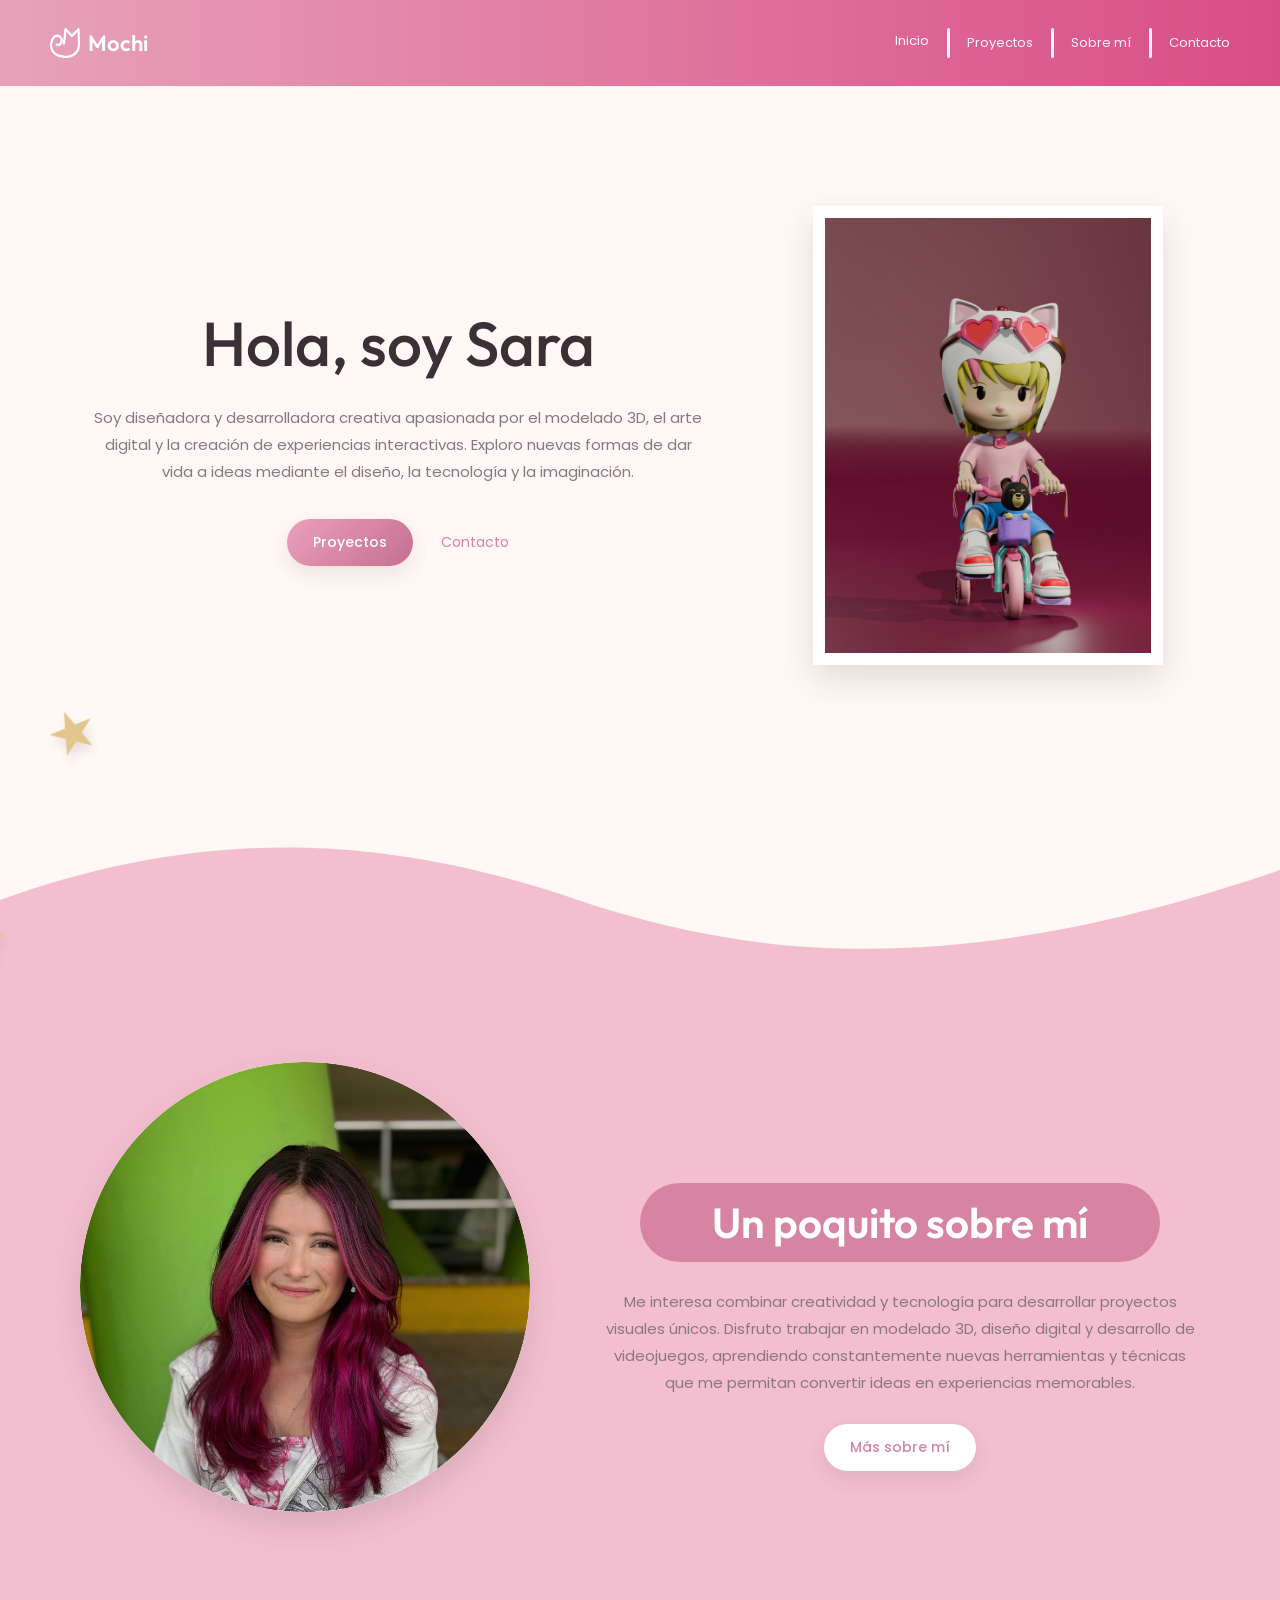
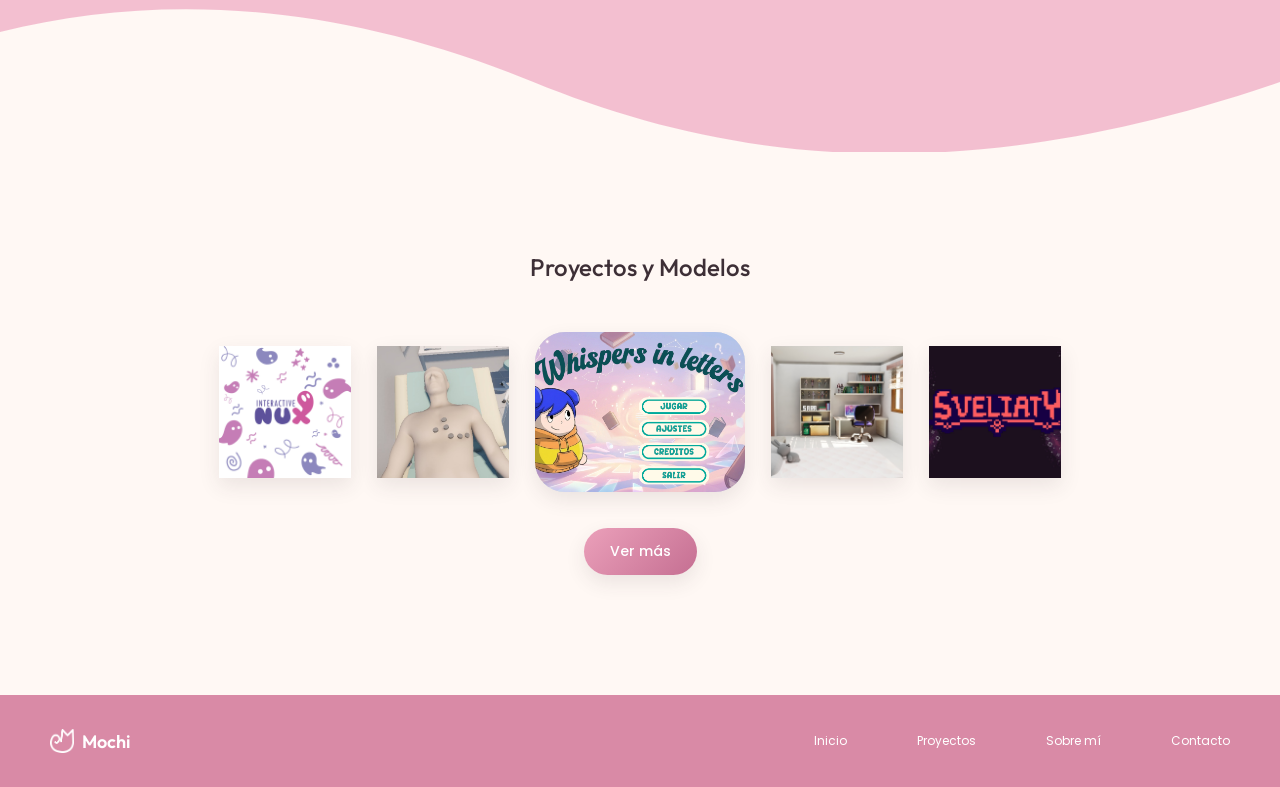
==== index.html @ a0d28d4b "Add files via upload" ====
<!doctype html>
<html lang="es">

<head>
    <meta charset="UTF-8" />
    <meta name="viewport" content="width=device-width, initial-scale=1.0" />
    <title>Mochi | Inicio</title>
    <!-- Fuentes -->
    <link rel="preconnect" href="https://fonts.googleapis.com" />
    <link rel="preconnect" href="https://fonts.gstatic.com" crossorigin />
    <link
        href="https://fonts.googleapis.com/css2?family=Outfit:wght@400;500;600;700&family=Poppins:wght@300;400;500&display=swap"
        rel="stylesheet" />
    <!-- CSS -->
    <link rel="stylesheet" href="./css/style.css" />
</head>

<body>
    <!-- Header -->
    <header class="site-header">
        <div class="header-inner">
            <a href="./index.html" class="logo">
                <img class="logo-icon" src="../assets/logo mochi.png" />
                <span>Mochi</span>
            </a>

            <button class="menu-btn" aria-label="Abrir menú">
                <span></span>
                <span></span>
                <span></span>
            </button>

            <nav class="main-nav">
                <a href="./index.html" class="nav-link active">Inicio</a>
                <a href="./pages/portafolio.html" class="nav-link">Proyectos</a>
                <a href="./pages/Sobre_mi.html" class="nav-link">Sobre mí</a>
                <a href="./pages/Contactenos.html" class="nav-link">Contacto</a>
            </nav>
        </div>
    </header>

    <main>
        <!-- Inicio -->
        <section class="hero">
            <span class="decor-star star-one">★</span>

            <div class="container hero-grid">
                <div class="hero-copy">
                    <h1>Hola, soy Sara</h1>

                    <p>
                        Soy diseñadora y desarrolladora creativa apasionada por el modelado 3D, el arte digital y la creación de experiencias interactivas. Exploro nuevas formas de dar vida a ideas mediante el diseño, la tecnología y la imaginación.
                    </p>

                    <div class="hero-actions">
                        <a href="./pages/portafolio.html" class="btn">Proyectos</a>
                        <a href="./pages/Contactenos.html" class="text-link">Contacto</a>
                    </div>
                </div>

                <div class="hero-image">
                    <img src="assets/Untitled.png"Personaje principal" />
                </div>
            </div>
        </section>

        <!-- Sobre mí resumido -->
        <section class="home-about">
            <svg class="organic-divider organic-top"
                viewBox="0 0 1440 220"
                preserveAspectRatio="none"
                aria-hidden="true">

                <path d="
                    M0,85
                    C220,15 420,15 650,85
                    C850,145 1080,165 1440,55
                    L1440,0
                    L0,0
                    Z">"
                </path>

            </svg>

            <span class="decor-star star-two">★</span>

            <div class="container about-preview">
                <div class="profile-photo">
                    <img src="assets/yo.jpeg" alt="Foto de perfil">
                </div>

                <div class="about-card">
                    <h2>Un poquito sobre mí</h2>

                    <p>
                        Me interesa combinar creatividad y tecnología para desarrollar proyectos visuales únicos. Disfruto trabajar en modelado 3D, diseño digital y desarrollo de videojuegos, aprendiendo constantemente nuevas herramientas y técnicas que me permitan convertir ideas en experiencias memorables.
                    </p>

                    <a href="./pages/Sobre_mi.html" class="btn btn-light">Más sobre mí</a>
                </div>
            </div>

            <!-- forma inferior -->
            <svg class="organic-divider organic-bottom"
                viewBox="0 0 1440 220"
                preserveAspectRatio="none"
                aria-hidden="true">

                <path d="
                    M0,40
                    C180,0 380,10 600,90
                    C820,170 1080,200 1440,90
                    L1440,220
                    L0,220
                    Z">
                </path>

            </svg>
            </section>

            <!-- Proyectos resumidos -->
            <section class="home-projects">
                <div class="container">
                    <h2 class="section-title">Proyectos y Modelos</h2>

                    <div class="project-preview-row">
                        <article class="preview-card small">
                            <img src="assets/White And Grey Minimalist Mockup Instagram Post (7).png" alt="Proyecto 1" />
                        </article>

                        <article class="preview-card small">
                            <img src="assets/Proyectos/UGc/1.png" alt="Proyecto 2" />
                        </article>

                        <article class="preview-card big">
                            <img src="assets/sophia.png" alt="Proyecto destacado" />
                        </article>

                        <article class="preview-card small">
                            <img src="assets/Proyectos/render/habitación.jpg" alt="Proyecto 3" />
                        </article>

                        <article class="preview-card small">
                            <img src="assets/Proyectos/Sveliaty/prototipo 0602.jpg" alt="Proyecto 4" />
                        </article>
                    </div>

                    <div class="center">
                        <a href="./pages/portafolio.html" class="btn">Ver más</a>
                    </div>
                </div>
            </section>
    </main>

    <!-- Footer -->
    <footer class="site-footer">
        <div class="footer-inner">
            <a href="./index.html" class="logo footer-logo">
                <img class="logo-icon" src="../assets/logo mochi.png" />
                <span>Mochi</span>
            </a>

            <nav class="footer-nav">
                <a href="./index.html">Inicio</a>
                <a href="./pages/portafolio.html">Proyectos</a>
                <a href="./pages/Sobre_mi.html">Sobre mí</a>
                <a href="./pages/Contactenos.html">Contacto</a>
            </nav>
        </div>
    </footer>

    <script src="./js/main.js"></script>
</body>

</html>
---- css/style.css ----
/* =============================
    1. VARIABLES Y BASE
   ============================= */

:root {
    --fondo: #fff8f4;
    --blanco: #ffffff;

    --rosa-principal: #d783a2;
    --rosa-fuerte: #d94d86;
    --rosa-claro: #f3bfd0;
    --rosa-suave: #f8e4eb;

    --texto-principal: #3d2f36;
    --texto-secundario: #897780;
    --cafe: #bd906b;

    --sombra: 0 14px 32px rgba(61, 47, 54, 0.14);
    --sombra-suave: 0 8px 20px rgba(61, 47, 54, 0.10);
    --radio: 28px;
}

* {
    box-sizing: border-box;
}

html {
    scroll-behavior: smooth;
}

body {
    margin: 0;
    font-family: "Poppins", sans-serif;
    background: var(--fondo);
    color: var(--texto-principal);
}

img {
    display: block;
    max-width: 100%;
}

a {
    color: inherit;
}

p {
    font-size: 15px;
    line-height: 1.8;
    color: var(--texto-secundario);
}

.container {
    width: min(1120px, calc(100% - 40px));
    margin: 0 auto;
}

.center {
    display: flex;
    justify-content: center;
    margin-top: 36px;
}

.section-title {
    margin: 0;
    font-family: "Outfit", sans-serif;
    font-weight: 500;
    text-align: center;
    color: var(--texto-principal);
}

.big-title {
    font-size: clamp(34px, 5vw, 56px);
}

.btn {
    display: inline-flex;
    align-items: center;
    justify-content: center;
    padding: 13px 26px;
    border: none;
    border-radius: 999px;
    background: linear-gradient(135deg, #eba0ba, #c56f92);
    color: var(--blanco);
    font-family: "Poppins", sans-serif;
    font-size: 14px;
    font-weight: 500;
    text-decoration: none;
    cursor: pointer;
    box-shadow: var(--sombra-suave);
    transition: transform 0.2s ease, box-shadow 0.2s ease;
}

.btn:hover {
    transform: translateY(-3px);
    box-shadow: var(--sombra);
}

.btn-light {
    background: var(--blanco);
    color: var(--rosa-principal);
}

.text-link {
    color: var(--rosa-principal);
    font-size: 14px;
    text-decoration: none;
}

/* =============================
  2. HEADER Y FOOTER
   ============================= */

.site-header {
    position: relative;
    z-index: 20;
    width: 100%;
    background: linear-gradient(90deg, #e7a2b9, var(--rosa-fuerte));
}

.header-inner {
    width: min(1180px, calc(100% - 36px));
    height: 86px;
    margin: 0 auto;
    display: flex;
    align-items: center;
    justify-content: space-between;
}

.logo {
    display: inline-flex;
    align-items: center;
    gap: 8px;
    color: var(--blanco);
    font-family: "Outfit", sans-serif;
    font-size: 22px;
    font-weight: 600;
    text-decoration: none;
}

.logo-icon {
    width: 30px;
    height: 30px;
    display: grid;
    place-items: center;
    font-size: 18px;
    line-height: 1;
}

.main-nav {
    display: flex;
    align-items: center;
    gap: 38px;
}

.nav-link {
    position: relative;
    color: var(--blanco);
    font-size: 13px;
    font-weight: 400;
    text-decoration: none;
    opacity: 0.95;
    transition: opacity 0.2s ease, transform 0.2s ease;
}

.nav-link:not(:first-child)::before {
    content: "";
    position: absolute;
    left: -20px;
    top: 50%;
    width: 3px;
    height: 30px;
    border-radius: 999px;
    background: var(--blanco);
    transform: translateY(-50%);
}

.nav-link:hover,
.nav-link.active {
    opacity: 1;
    transform: translateY(-2px);
}

.menu-btn {
    display: none;
    width: 42px;
    height: 42px;
    padding: 8px;
    border: none;
    background: transparent;
    cursor: pointer;
}

.menu-btn span {
    width: 100%;
    height: 3px;
    display: block;
    margin: 5px 0;
    border-radius: 999px;
    background: var(--blanco);
    transition: transform 0.2s ease, opacity 0.2s ease;
}

.menu-btn.open span:nth-child(1) {
    transform: translateY(8px) rotate(45deg);
}

.menu-btn.open span:nth-child(2) {
    opacity: 0;
}

.menu-btn.open span:nth-child(3) {
    transform: translateY(-8px) rotate(-45deg);
}

.site-footer {
    width: 100%;
    background: #d98aa6;
}

.footer-inner {
    width: min(1180px, calc(100% - 36px));
    min-height: 92px;
    margin: 0 auto;
    display: flex;
    align-items: center;
    justify-content: space-between;
}

.footer-logo {
    font-size: 18px;
}

.footer-logo .logo-icon {
    width: 24px;
    height: 24px;
    font-size: 14px;
}

.footer-nav {
    display: flex;
    gap: 70px;
}

.footer-nav a {
    color: var(--blanco);
    font-size: 12px;
    text-decoration: none;
}

/* =============================
  3. INICIO
   ============================= */

.hero {
    position: relative;
    overflow: hidden;
    background: var(--fondo);
    padding: 120px 0 150px;
}

.hero-grid {
    display: grid;
    grid-template-columns: 1.2fr 0.8fr;
    align-items: center;
    gap: 60px;
}

.hero-copy {
    max-width: 680px;
    justify-self: center;
    text-align: center;
}

.hero-copy h1 {
    margin: 0 0 22px;
    font-family: "Outfit", sans-serif;
    font-size: clamp(36px, 5vw, 62px);
    font-weight: 500;
    color: var(--texto-principal);
}

.hero-copy p {
    max-width: 620px;
    margin: 0 auto;
}

.hero-actions {
    display: flex;
    align-items: center;
    justify-content: center;
    gap: 28px;
    margin-top: 34px;
}

.hero-image {
    width: min(350px, 70vw);
    justify-self: center;
    padding: 12px;
    background: var(--blanco);
    box-shadow: var(--sombra);
}

.hero-image img {
    width: 100%;
    aspect-ratio: 3 / 4;
    object-fit: cover;
}

.decor-star {
    position: absolute;
    z-index: 2;
    color: #e3c58e;
    font-size: 58px;
    text-shadow: 0 8px 10px rgba(61, 47, 54, 0.12);
}

.star-one {
    left: 46px;
    bottom: 40px;
    transform: rotate(-22deg);
}

.star-two {
    right: 42px;
    bottom: 80px;
    transform: rotate(20deg);
}

/* Bloque rosado orgánico del inicio */
.home-about,
.wave-pink {
    position: relative;
    overflow: hidden;
    background: var(--rosa-claro);
    isolation: isolate;
}

.home-about {
    --divider-color: var(--fondo);
    padding: 160px 0;
}

.organic-divider {
    position: absolute;
    left: 0;
    width: 100%;
    display: block;
    z-index: 1;
    pointer-events: none;
}

.organic-divider path {
    fill: var(--divider-color, var(--fondo));
}

.organic-top {
    top: 0;
    height: 220px;
}

.organic-bottom {
    bottom: 220;
    height: 220px;
}

.home-about .container,
.wave-pink .container,
.home-about .decor-star {
    position: relative;
    z-index: 2;
}

.about-preview {
    display: grid;
    grid-template-columns: 0.8fr 1.2fr;
    align-items: center;
    gap: 70px;
}

.profile-photo {
    width: min(450px, 70vw);
    justify-self: center;
    padding-bottom: 80PX;
}

.profile-photo img {
    width: 100%;
    aspect-ratio: 1 / 1;
    object-fit: cover;
    border-radius: 50%;
    box-shadow: var(--sombra);
}

.about-card {
    text-align: center;
}

.about-card h2 {
    display: inline-flex;
    margin: 0 0 26px;
    padding: 13px 72px;
    border-radius: 999px;
    background: var(--rosa-principal);
    color: var(--blanco);
    font-family: "Outfit", sans-serif;
    font-size: clamp(26px, 4vw, 42px);
    font-weight: 600;
}

.about-card p {
    max-width: 800px;
    margin: 0 auto 28px;
}

.home-projects {
    background: var(--fondo);
    padding: 100px 0 120px;
}

.project-preview-row {
    margin-top: 50px;
    display: flex;
    align-items: center;
    justify-content: center;
    gap: 26px;
    flex-wrap: wrap;
}

.preview-card {
    overflow: hidden;
    background: #ddd;
    box-shadow: var(--sombra-suave);
}

.preview-card img {
    width: 100%;
    height: 100%;
    object-fit: cover;
}

.preview-card.small {
    width: 132px;
    height: 132px;
}

.preview-card.big {
    width: 210px;
    height: 160px;
    border-radius: 30px;
}

/* =============================
  4. PORTAFOLIO
   ============================= */

.portfolio-main {
    background: var(--blanco);
}

.portfolio-white-area {
    position: relative;
    overflow: hidden;
    background: var(--blanco);
    padding: 70px 0 90px;
}

.portfolio-models {
    --divider-color: var(--blanco);
    position: relative;
    overflow: hidden;
    background: var(--rosa-claro);
    padding: 145px 0 80px;
}

.portfolio-models .container {
    position: relative;
    z-index: 2;
}

.portfolio-models .organic-top {
    top: 0;
    height: 130px;
}


/* Tarjetas del portafolio antiguo */
.portfolio-card {
    width: 210px;
    height: 150px;
    margin-left: -34px;
    padding: 0;
    border: none;
    border-radius: 34px;
    overflow: hidden;
    background: #ddd;
    cursor: pointer;
    box-shadow: var(--sombra-suave);
    transition: transform 0.2s ease, box-shadow 0.2s ease, opacity 0.2s ease;
}

.portfolio-card:first-child {
    margin-left: 0;
}

.portfolio-card img {
    width: 100%;
    height: 100%;
    object-fit: cover;
}

.portfolio-card.featured {
    width: 250px;
    height: 185px;
    z-index: 3;
}

.portfolio-card:hover,
.portfolio-card.selected {
    transform: translateY(-8px) scale(1.03);
    box-shadow: var(--sombra);
}

.portfolio-card:not(.selected) {
    opacity: 0.92;
}

/* Ruleta del portafolio */
.portfolio-main .portfolio-carousel {
    position: relative;
    width: min(1120px, 100%);
    height: 265px;
    margin: 58px auto 0;
    display: block;
    overflow: visible;
}

.portfolio-main .portfolio-carousel .portfolio-card,
.portfolio-main .portfolio-carousel .portfolio-card.featured {
    position: absolute;
    top: 50%;
    left: 50%;
    width: 240px;
    height: 155px;
    margin: 0;
    padding: 0;
    border: none;
    border-radius: 32px;
    overflow: hidden;
    background: #ddd;
    cursor: pointer;
    box-shadow: 0 14px 28px rgba(61, 47, 54, 0.14);
    transition:
        transform 0.45s ease,
        width 0.45s ease,
        height 0.45s ease,
        opacity 0.35s ease,
        filter 0.35s ease,
        box-shadow 0.35s ease;
}

.portfolio-main .portfolio-carousel .portfolio-card img {
    width: 100%;
    height: 100%;
    object-fit: cover;
}

.portfolio-main .portfolio-carousel .portfolio-card.is-center {
    width: 300px;
    height: 210px;
    z-index: 5;
    opacity: 1;
    filter: blur(0);
    transform: translate(-50%, -50%) scale(1);
    box-shadow: 0 18px 36px rgba(61, 47, 54, 0.22);
}

.portfolio-main .portfolio-carousel .portfolio-card.is-left-1 {
    z-index: 4;
    opacity: 0.95;
    filter: blur(0.4px);
    transform: translate(calc(-50% - 225px), -50%) scale(0.92);
}

.portfolio-main .portfolio-carousel .portfolio-card.is-left-2 {
    z-index: 3;
    opacity: 0.72;
    filter: blur(1px);
    transform: translate(calc(-50% - 420px), -50%) scale(0.82);
}

.portfolio-main .portfolio-carousel .portfolio-card.is-right-1 {
    z-index: 4;
    opacity: 0.95;
    filter: blur(0.4px);
    transform: translate(calc(-50% + 225px), -50%) scale(0.92);
}

.portfolio-main .portfolio-carousel .portfolio-card.is-right-2 {
    z-index: 3;
    opacity: 0.72;
    filter: blur(1px);
    transform: translate(calc(-50% + 420px), -50%) scale(0.82);
}

.portfolio-main .portfolio-carousel .portfolio-card.is-hidden {
    z-index: 1;
    opacity: 0;
    pointer-events: none;
    transform: translate(-50%, -50%) scale(0.6);
}

.portfolio-main .portfolio-carousel .portfolio-card:hover {
    box-shadow: 0 18px 36px rgba(61, 47, 54, 0.24);
}

.portfolio-main .portfolio-carousel .portfolio-card.active-card {
    outline: 3px solid rgba(255, 255, 255, 0.9);
}

/* Panel de información del portafolio */
.portfolio-info-panel {
    width: min(900px, 100%);
    max-height: 0;
    margin: 0 auto;
    display: grid;
    grid-template-columns: 1fr 320px;
    align-items: center; /* 👈 CAMBIO CLAVE */
    gap: 30px;
    overflow: hidden;
    opacity: 0;
    position: relative;
    pointer-events: none;
    transform: translateY(-12px);
    transition:
        max-height 0.45s ease,
        opacity 0.35s ease,
        margin-top 0.35s ease,
        transform 0.35s ease;
}

.portfolio-info-panel.show {
    max-height: 650px;
    opacity: 1;
    pointer-events: auto;
    transform: translateY(0);
}

.white-info.show {
    margin-top: 55px;
}

.pink-info.show {
    margin-top: 60px;
}

.info-gallery {
    display: grid;
    grid-template-columns: repeat(2, 1fr);
    gap: 18px;
}

.info-gallery img {
    width: 100%;
    aspect-ratio: 1.25 / 1;
    object-fit: cover;
    border-radius: 18px;
    box-shadow: var(--sombra-suave);
}
.gallery-images {
    display: grid;
    grid-template-columns: repeat(2, 1fr);
    gap: 18px;
    margin-bottom: 20px;
}

.gallery-images img {
    width: 100%;
    aspect-ratio: 1.25 / 1;
    object-fit: cover;
    border-radius: 16px;
}
.info-content {
    display: flex;
    flex-direction: column;
    justify-content: center;
    align-items: center; /* centra horizontal */
    text-align: center;
    z-index: 2;
}

.info-content h2 {
    margin: 0 0 18px;
    font-family: "Outfit", sans-serif;
    font-size: clamp(26px, 3vw, 36px);
    font-weight: 500;
    color: var(--texto-principal);
     position: relative;
    z-index: 3;
}

.info-content p {
    max-width: 520px;
    margin: 0 auto 28px;
    font-size: 14px;
    line-height: 1.8;
    color: var(--texto-secundario);
}

.platform-row {
    display: flex;
    justify-content: center;
    gap: 56px;
}

.platform-link {
    color: var(--texto-principal);
    font-size: 14px;
    font-weight: 500;
    text-decoration: none;
}

.platform-icon {
    width: 46px;
    height: 46px;
    margin: 10px auto 0;
    display: grid;
    place-items: center;
    font-family: "Outfit", sans-serif;
    font-size: 28px;
    font-weight: 700;
}

.artstation-icon {
    color: #f56c86;
}

.sketchfab-icon {
    color: #d99abb;
}

/* Compatibilidad con la versión anterior del portafolio */
.portfolio-section {
    background: var(--blanco);
    padding: 80px 0 130px;
}

.media-row {
    margin: 60px auto 42px;
    display: flex;
    align-items: center;
    justify-content: center;
}

.selection-box {
    width: min(760px, 100%);
    margin: 30px auto 0;
    padding: 26px 34px;
    display: none;
    text-align: center;
    border-radius: 26px;
    box-shadow: var(--sombra-suave);
}

.selection-box.visible {
    display: block;
}

.selection-box.white {
    background: var(--blanco);
}

.selection-box.pink {
    background: var(--rosa-suave);
}

.selection-box h2 {
    margin: 0 0 12px;
    font-family: "Outfit", sans-serif;
    font-size: 28px;
    font-weight: 600;
}

.selection-box p {
    margin: 0;
}

/* =============================
  5. SOBRE MÍ
   ============================= */

.about-page {
    background: var(--blanco);
    padding: 80px 0 100px;
}

.about-intro {
    margin-top: 70px;
    display: grid;
    grid-template-columns: 0.85fr 1.15fr;
    align-items: center;
    gap: 70px;
}

.profile-photo.large {
    width: min(350px, 75vw);
}

.about-text h2 {
    margin: 0 0 22px;
    font-family: "Outfit", sans-serif;
    font-size: clamp(28px, 4vw, 44px);
    font-weight: 500;
}

.about-text p {
    max-width: 660px;
    margin: 0 0 18px;
}

/* Recorrido */
.timeline {
    margin-top: 95px;
}

.timeline .section-title {
    margin-bottom: 52px;
}

.timeline-flow {
    width: min(1180px, 100%);
    margin: 0 auto;
    display: grid;
    grid-template-columns: 1fr 1fr;
    grid-template-areas:
        "card1 arrow1"
        "arrow2 card2"
        "card3 empty";
    align-items: center;
    gap: 70px 140px;
}

.timeline-step {
    display: contents;
}

.timeline-step.left:first-child .step-card {
    grid-area: card1;
    justify-self: start;
}

.timeline-step.left:first-child .timeline-arrow,
.timeline-step.left:first-child .curve-arrow {
    grid-area: arrow1;
    justify-self: start;
}

.timeline-step.right .timeline-arrow,
.timeline-step.right .curve-arrow {
    grid-area: arrow2;
    justify-self: end;
}

.timeline-step.right .step-card {
    grid-area: card2;
    justify-self: end;
}

.timeline-step.left:last-child .step-card {
    grid-area: card3;
    justify-self: start;
}

.step-card {
    width: min(440px, 100%);
    padding: 42px 36px 38px;
    border-radius: 58px 26px 58px 26px;
    background: var(--rosa-suave);
    text-align: center;
    box-shadow: 0 14px 28px rgba(61, 47, 54, 0.08);
    transition: transform 0.25s ease, box-shadow 0.25s ease;
}

.step-card:hover {
    transform: translateY(-6px);
    box-shadow: 0 18px 36px rgba(61, 47, 54, 0.14);
}

.step-image {
    width: 100%;
    height: 190px;
    margin-bottom: 26px;
    overflow: hidden;
    border-radius: 8px;
    background: #dedede;
}

.step-image img {
    width: 100%;
    height: 100%;
    object-fit: cover;
    object-position: center;
    transition: transform 0.3s ease;
}

.step-card:hover .step-image img {
    transform: scale(1.05);
}

.step-card p {
    margin: 0;
    font-size: 15px;
    line-height: 1.85;
    color: var(--texto-secundario);
}

.timeline-arrow {
    width: 180px;
    height: 135px;
    overflow: visible;
}

.timeline-arrow .arrow-line,
.timeline-arrow .arrow-head {
    fill: none;
    stroke: var(--rosa-principal);
    stroke-width: 9;
    stroke-linecap: round;
    stroke-linejoin: round;
    filter: drop-shadow(0 5px 5px rgba(61, 47, 54, 0.12));
}

.timeline-arrow .arrow-head {
    stroke-width: 8;
}

.arrow-right {
    transform: translateX(-20px) translateY(12px);
}

.arrow-left {
    transform: translateX(20px) translateY(12px);
}

.curve-arrow {
    color: var(--rosa-principal);
    font-size: 90px;
    line-height: 1;
    filter: drop-shadow(0 5px 5px rgba(61, 47, 54, 0.12));
}

/* Habilidades */
.skills {
    margin-top: 100px;
    text-align: center;
}

.skills>p {
    max-width: 760px;
    margin: 20px auto 0;
}

.skills-grid {
    margin-top: 36px;
    display: grid;
    grid-template-columns: repeat(4, 92px);
    justify-content: center;
    gap: 28px;
}

.skill {
    min-height: 72px;
    display: grid;
    place-items: center;
    border-radius: 12px;
    color: var(--blanco);
    font-family: "Outfit", sans-serif;
    font-size: 20px;
    font-weight: 700;
    box-shadow: var(--sombra-suave);
}

.skill.maya {
    background: #43a5c8;
}

.skill.blender {
    background: #f28b24;
}

.skill.pt {
    background: #234c10;
}

.skill.ps {
    background: #042a45;
}

.skill.ai {
    background: #3b1800;
    color: #ff9a00;
}

.skill.ae {
    background: #080733;
    color: #9ea2ff;
}

.skill.unity {
    grid-column: span 2;
    background: var(--blanco);
    color: #1e2730;
    font-size: 24px;
}

/* =============================
  6. CONTACTO
   ============================= */

.contact-page {
    background: var(--blanco);
    padding: 80px 0 110px;
}

.contact-card {
    width: min(920px, 100%);
    margin: 42px auto 0;
    padding: 42px;
    display: grid;
    grid-template-columns: 0.85fr 1.15fr;
    gap: 58px;
    border-radius: 18px;
    background: var(--rosa-claro);
}

.contact-info h2,
.contact-form h2 {
    margin: 0 0 18px;
    font-family: "Outfit", sans-serif;
    font-size: 24px;
    font-weight: 600;
}

.contact-info p {
    margin: 0 0 42px;
}

.contact-list {
    margin: 0;
    padding: 0;
    display: grid;
    gap: 18px;
    list-style: none;
}

.contact-list li {
    display: flex;
    align-items: center;
    gap: 14px;
    color: var(--texto-principal);
    font-size: 14px;
}

.contact-list span {
    width: 28px;
    height: 28px;
    display: grid;
    place-items: center;
    border-radius: 50%;
    background: var(--blanco);
    color: var(--rosa-principal);
}

.contact-list a {
    color: var(--texto-principal);
    text-decoration: none;
}

.contact-form {
    display: grid;
    gap: 14px;
}

.contact-form input,
.contact-form textarea {
    width: 100%;
    padding: 14px 16px;
    border: none;
    border-radius: 4px;
    outline: none;
    background: #f8dbe4;
    color: var(--texto-principal);
    font-family: "Poppins", sans-serif;
    box-shadow: inset 0 2px 7px rgba(61, 47, 54, 0.10);
}

.contact-form textarea {
    min-height: 160px;
    resize: vertical;
}

.contact-form .btn {
    width: fit-content;
    margin-top: 6px;
}

.form-status {
    margin: 0;
    color: var(--texto-principal);
    font-size: 13px;
}

/* =============================
  7. RESPONSIVE
   ============================= */

@media (max-width: 900px) {
    .header-inner {
        height: 76px;
    }

    .menu-btn {
        display: block;
    }

    .main-nav {
        position: absolute;
        top: 76px;
        left: 0;
        width: 100%;
        display: none;
        flex-direction: column;
        gap: 0;
        padding: 12px 28px 24px;
        background: linear-gradient(90deg, #e7a2b9, var(--rosa-fuerte));
        box-shadow: var(--sombra);
    }

    .main-nav.show {
        display: flex;
    }

    .nav-link {
        width: 100%;
        padding: 14px 0;
        text-align: center;
        font-size: 15px;
    }

    .nav-link:not(:first-child)::before {
        display: none;
    }

    .footer-inner {
        padding: 26px 0;
        flex-direction: column;
        gap: 22px;
    }

    .footer-nav {
        gap: 22px;
        flex-wrap: wrap;
        justify-content: center;
    }

    .hero {
        padding: 76px 0 130px;
    }

    .hero-grid,
    .about-preview,
    .about-intro,
    .contact-card {
        grid-template-columns: 1fr;
        text-align: center;
    }

    .hero-grid {
        gap: 40px;
    }

    .about-text p {
        margin-left: auto;
        margin-right: auto;
    }

    .contact-list li {
        justify-content: center;
    }

    .portfolio-white-area {
        padding: 58px 0 72px;
    }

    .portfolio-models {
        padding: 130px 0 70px;
    }

    .portfolio-main .portfolio-carousel {
        height: 250px;
    }

    .portfolio-main .portfolio-carousel .portfolio-card,
    .portfolio-main .portfolio-carousel .portfolio-card.featured {
        width: 210px;
        height: 140px;
    }

    .portfolio-main .portfolio-carousel .portfolio-card.is-center {
        width: 260px;
        height: 185px;
    }

    .portfolio-main .portfolio-carousel .portfolio-card.is-left-1 {
        transform: translate(calc(-50% - 160px), -50%) scale(0.85);
    }

    .portfolio-main .portfolio-carousel .portfolio-card.is-right-1 {
        transform: translate(calc(-50% + 160px), -50%) scale(0.85);
    }

    .portfolio-main .portfolio-carousel .portfolio-card.is-left-2 {
        opacity: 0.45;
        transform: translate(calc(-50% - 280px), -50%) scale(0.72);
    }

    .portfolio-main .portfolio-carousel .portfolio-card.is-right-2 {
        opacity: 0.45;
        transform: translate(calc(-50% + 280px), -50%) scale(0.72);
    }

    .portfolio-info-panel {
        grid-template-columns: 1fr;
        gap: 34px;
        text-align: center;
    }

    .portfolio-info-panel.show {
        max-height: 900px;
    }

    .info-gallery {
        width: min(360px, 100%);
        margin: 0 auto;
    }

    .media-row {
        flex-wrap: wrap;
        gap: 18px;
    }

    .timeline-flow {
        width: min(520px, 100%);
        grid-template-columns: 1fr;
        grid-template-areas:
            "card1"
            "arrow1"
            "card2"
            "arrow2"
            "card3";
        gap: 34px;
    }

    .timeline-step.left:first-child .step-card,
    .timeline-step.right .step-card,
    .timeline-step.left:last-child .step-card {
        justify-self: center;
    }

    .timeline-step.left:first-child .timeline-arrow,
    .timeline-step.right .timeline-arrow,
    .timeline-step.left:first-child .curve-arrow,
    .timeline-step.right .curve-arrow {
        justify-self: center;
    }

    .arrow-right,
    .arrow-left {
        transform: rotate(90deg);
    }

    .timeline-arrow {
        width: 100px;
        height: 100px;
    }

    .curve-arrow {
        font-size: 58px;
    }

    .step-card {
        width: min(440px, 100%);
        padding: 36px 28px 34px;
    }

    .step-image {
        height: 175px;
    }

    .skills-grid {
        grid-template-columns: repeat(3, 86px);
    }

    .skill.unity {
        grid-column: span 3;
    }
}

@media (max-width: 560px) {
    .container {
        width: min(100% - 28px, 1120px);
    }

    .logo {
        font-size: 19px;
    }

    .logo-icon {
        width: 27px;
        height: 27px;
    }

    .hero-actions {
        flex-direction: column;
        gap: 16px;
    }

    .about-card h2 {
        padding: 12px 42px;
    }

    .preview-card.small {
        width: 42%;
        height: 120px;
    }

    .preview-card.big {
        width: 86%;
        height: 170px;
    }

    .portfolio-main .portfolio-carousel {
        height: 230px;
        overflow: hidden;
    }

    .portfolio-main .portfolio-carousel .portfolio-card,
    .portfolio-main .portfolio-carousel .portfolio-card.featured {
        width: 180px;
        height: 125px;
        border-radius: 24px;
    }

    .portfolio-main .portfolio-carousel .portfolio-card.is-center {
        width: 225px;
        height: 165px;
    }

    .portfolio-main .portfolio-carousel .portfolio-card.is-left-1 {
        transform: translate(calc(-50% - 125px), -50%) scale(0.78);
    }

    .portfolio-main .portfolio-carousel .portfolio-card.is-right-1 {
        transform: translate(calc(-50% + 125px), -50%) scale(0.78);
    }

    .portfolio-main .portfolio-carousel .portfolio-card.is-left-2,
    .portfolio-main .portfolio-carousel .portfolio-card.is-right-2 {
        opacity: 0;
        pointer-events: none;
    }

    .platform-row {
        gap: 32px;
    }

    .selection-box {
        padding: 24px 20px;
    }

    .contact-card {
        padding: 28px 20px;
    }

    .step-card {
        width: 100%;
        padding: 30px 22px;
        border-radius: 42px 20px 42px 20px;
    }

    .step-image {
        height: 155px;
    }

    .step-card p {
        font-size: 13.5px;
    }

    .skills-grid {
        grid-template-columns: repeat(2, 82px);
    }

    .skill.unity {
        grid-column: span 2;
    }
}
.gallery-model{
    width: 100%;
    height: 450px;
    position: relative;
    z-index: 1;
    overflow: hidden;
    border-radius: 20px;
}

.gallery-model iframe{
    width: 100%;
    height: 100%;
    border: none;
    display: block;
    position: relative;
    z-index: 1;
}
.hidden {
    display: none;
}
/* =============================
   SCROLL ANIMATION SYSTEM
   ============================= */

.reveal {
    opacity: 0;
    transform: translateY(60px) scale(0.97);
    filter: blur(6px);

    transition:
        opacity 1s cubic-bezier(0.2, 0.8, 0.2, 1),
        transform 1s cubic-bezier(0.2, 0.8, 0.2, 1),
        filter 1s ease;

    will-change: opacity, transform, filter;
}

.reveal.active {
    opacity: 1;
    transform: translateY(0) scale(1);
    filter: blur(0);
}

/* Variantes suaves */
.reveal-left {
    transform: translateX(-60px);
}

.reveal-right {
    transform: translateX(60px);
}

.reveal-left.active,
.reveal-right.active {
    transform: translateX(0);
    opacity: 1;
}

/* Escalado suave para cards */
.reveal-scale {
    transform: scale(0.9);
}

.reveal-scale.active {
    transform: scale(1);
    opacity: 1;
}

/* =============================
   ABOUT PAGE SCROLL REVEAL
   ============================= */

.reveal {
    opacity: 0;
    transform: translateY(50px);
    filter: blur(5px);

    transition:
        opacity 0.7s ease,
        transform 0.7s cubic-bezier(0.2, 0.8, 0.2, 1),
        filter 0.7s ease;

    will-change: opacity, transform, filter;
}

.reveal.active {
    opacity: 1;
    transform: translateY(0);
    filter: blur(0);
}

/* Timeline extra smooth */
.timeline-step {
    opacity: 0;
    transform: translateY(60px);
    transition: all 0.8s ease;
}

.timeline-step.active {
    opacity: 1;
    transform: translateY(0);
}

/* Skills glow entry */
.skill {
    opacity: 0;
    transform: scale(0.9);
    transition: all 0.5s ease;
}

.skill.active {
    opacity: 1;
    transform: scale(1);
}
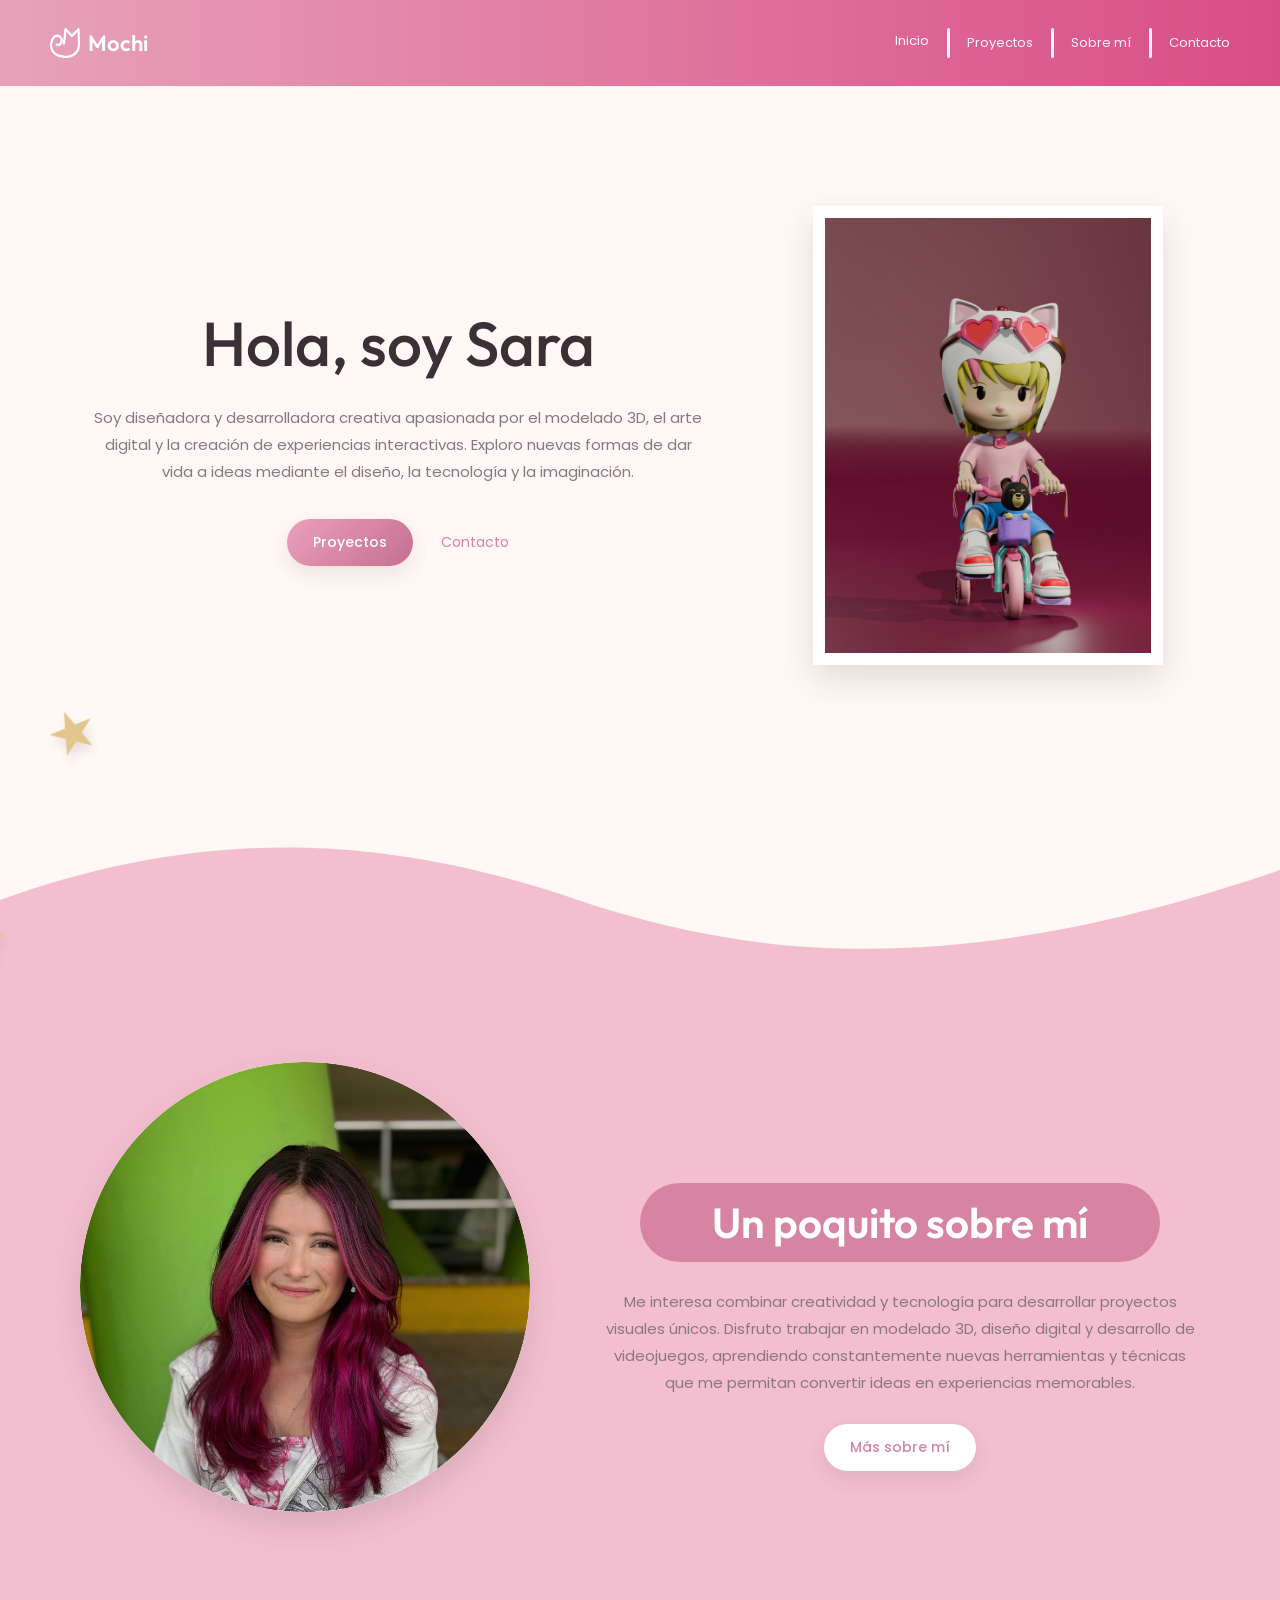
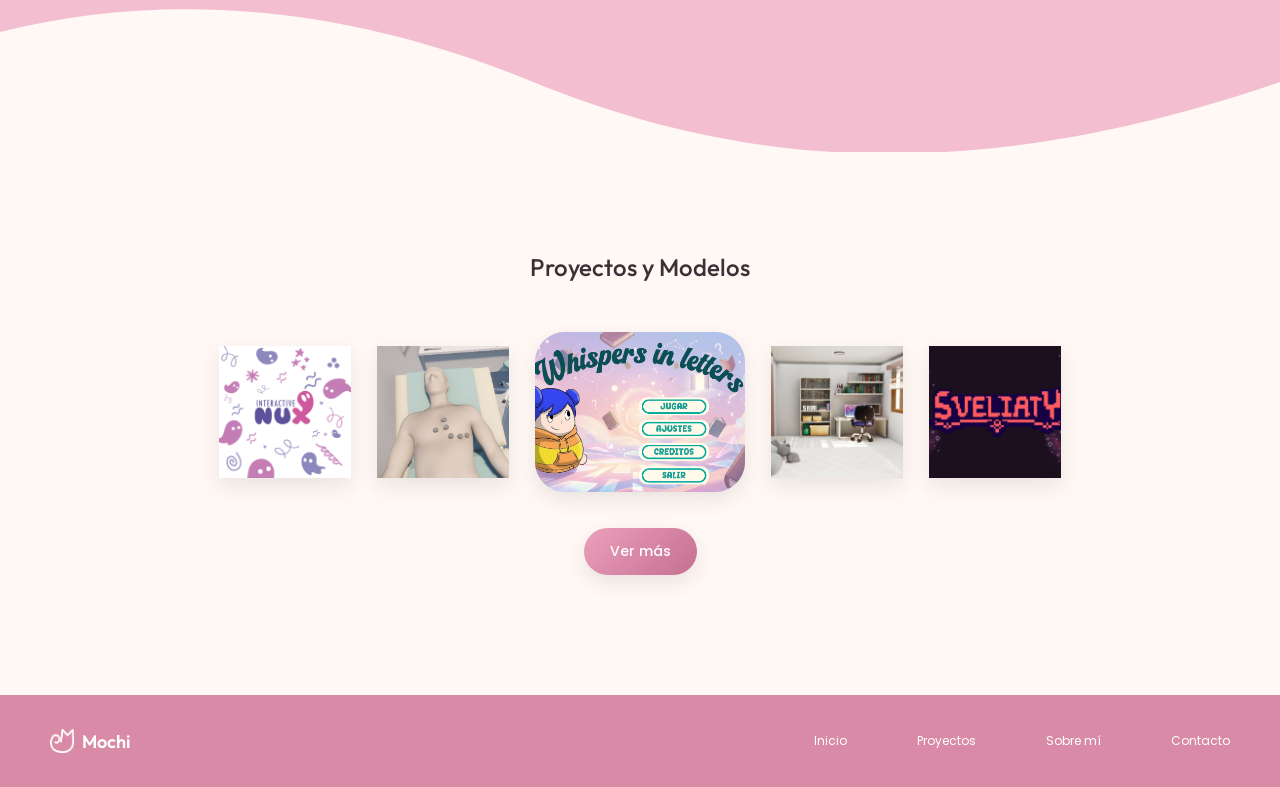
==== commit 17cf10ee: "logo change" ====
--- a/index.html
+++ b/index.html
@@ -20,7 +20,7 @@
     <header class="site-header">
         <div class="header-inner">
             <a href="./index.html" class="logo">
-                <img class="logo-icon" src="../assets/logo mochi.png" />
+                <img class="logo-icon" src="../assets/logo_mochi.png" />
                 <span>Mochi</span>
             </a>
 
@@ -172,4 +172,4 @@
     <script src="./js/main.js"></script>
 </body>
 
-</html>+</html>
